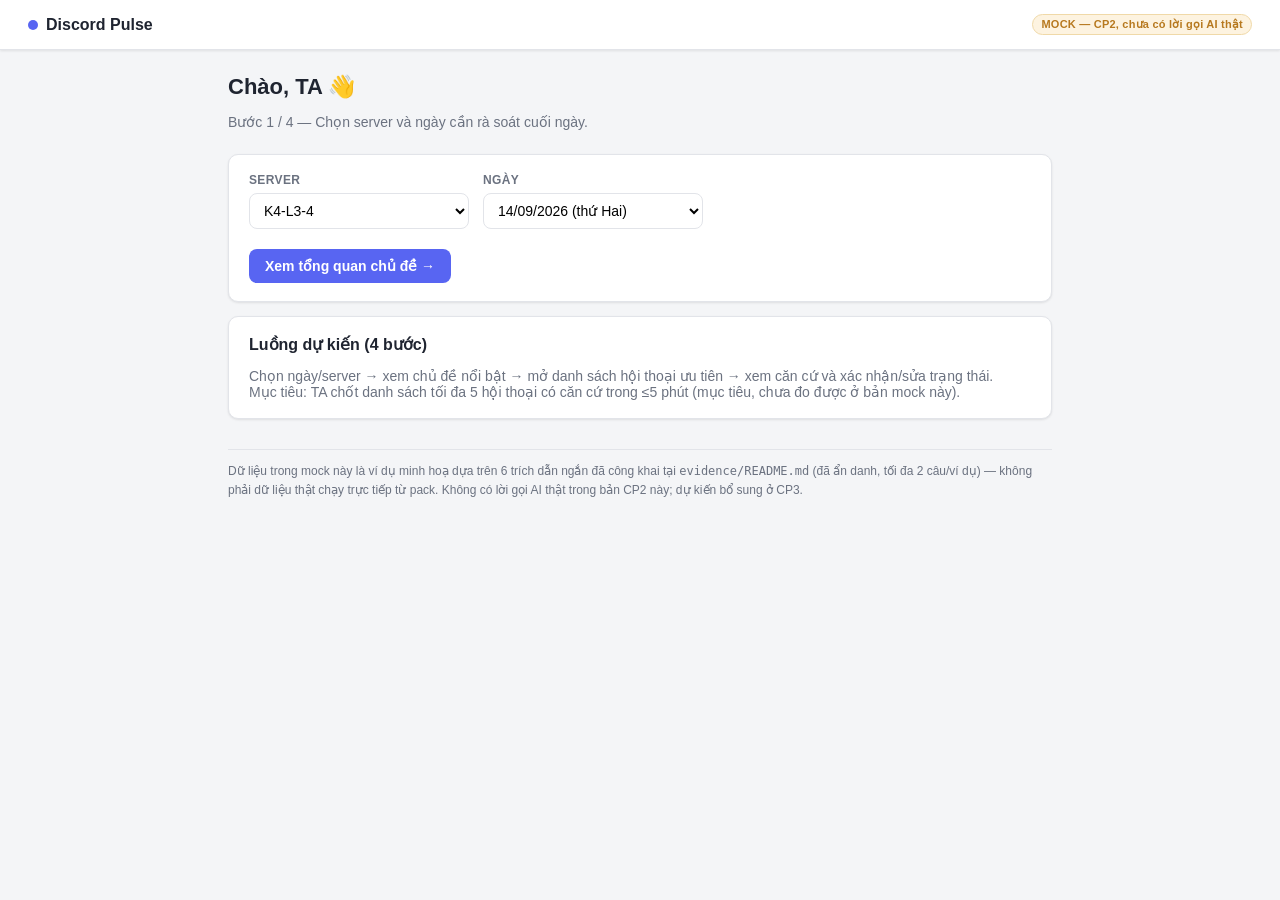
==== codebase/mock/index.html @ 02b19459 "quangcanh02122005" ====
<!DOCTYPE html>
<html lang="vi">
<head>
<meta charset="UTF-8" />
<meta name="viewport" content="width=device-width, initial-scale=1.0" />
<title>Discord Pulse — Chọn ngày &amp; server</title>
<link rel="stylesheet" href="styles.css" />
</head>
<body>
  <div class="topbar">
    <div class="brand"><span class="dot"></span> Discord Pulse</div>
    <div class="mock-badge">MOCK — CP2, chưa có lời gọi AI thật</div>
  </div>

  <div class="page">
    <h1>Chào, TA 👋</h1>
    <p class="subtitle">Bước 1 / 4 — Chọn server và ngày cần rà soát cuối ngày.</p>

    <div class="card">
      <div class="selector-row">
        <div class="field">
          <label for="server">Server</label>
          <select id="server">
            <option value="K4-L3-4">K4-L3-4</option>
            <option value="K4-L2-3">K4-L2-3</option>
          </select>
        </div>
        <div class="field">
          <label for="date">Ngày</label>
          <select id="date">
            <option value="14/09/2026">14/09/2026 (thứ Hai)</option>
            <option value="13/09/2026">13/09/2026 (Chủ nhật)</option>
            <option value="12/09/2026">12/09/2026 (thứ Bảy)</option>
          </select>
        </div>
      </div>
      <button class="btn" onclick="goNext()">Xem tổng quan chủ đề →</button>
    </div>

    <div class="card">
      <strong>Luồng dự kiến (4 bước)</strong>
      <p class="subtitle" style="margin-bottom:0;">
        Chọn ngày/server → xem chủ đề nổi bật → mở danh sách hội thoại ưu tiên → xem căn cứ và xác nhận/sửa trạng thái.<br/>
        Mục tiêu: TA chốt danh sách tối đa 5 hội thoại có căn cứ trong ≤5 phút (mục tiêu, chưa đo được ở bản mock này).
      </p>
    </div>

    <div class="footnote">
      Dữ liệu trong mock này là ví dụ minh hoạ dựa trên 6 trích dẫn ngắn đã công khai tại
      <code>evidence/README.md</code> (đã ẩn danh, tối đa 2 câu/ví dụ) — không phải dữ liệu thật chạy trực tiếp từ pack.
      Không có lời gọi AI thật trong bản CP2 này; dự kiến bổ sung ở CP3.
    </div>
  </div>

<script>
  // Restore previous selections from localStorage
  const saved = JSON.parse(localStorage.getItem('dp_selection') || '{}');
  if (saved.server) document.getElementById('server').value = saved.server;
  if (saved.date)   document.getElementById('date').value   = saved.date;

  function goNext() {
    const server = document.getElementById('server').value;
    const date   = document.getElementById('date').value;
    localStorage.setItem('dp_selection', JSON.stringify({ server, date }));
    window.location.href = `overview.html?server=${encodeURIComponent(server)}&date=${encodeURIComponent(date)}`;
  }

  // Allow Enter key on selects to proceed
  document.querySelectorAll('select').forEach(el =>
    el.addEventListener('keydown', e => { if (e.key === 'Enter') goNext(); })
  );
</script>
</body>
</html>
---- codebase/mock/styles.css ----
:root {
  --bg: #f4f5f7;
  --panel: #ffffff;
  --border: #e2e4e9;
  --border-hover: #c5c9d4;
  --text: #1f2430;
  --muted: #6b7280;
  --accent: #5865f2;
  --accent-soft: #eef0fe;
  --accent-hover: #4752c4;
  --ok: #1a9c5e;
  --ok-bg: #e6f7ef;
  --warn: #b7791f;
  --warn-bg: #fdf3e0;
  --unknown: #6b7280;
  --unknown-bg: #eceef1;
  --danger: #d64545;
  --shadow: 0 1px 3px rgba(0,0,0,.06), 0 1px 2px rgba(0,0,0,.04);
  --shadow-hover: 0 4px 12px rgba(88,101,242,.12), 0 2px 4px rgba(0,0,0,.06);
}

* { box-sizing: border-box; }

body {
  margin: 0;
  font-family: -apple-system, "Segoe UI", Roboto, Helvetica, Arial, sans-serif;
  background: var(--bg);
  color: var(--text);
}

/* ───── Topbar ───── */
.topbar {
  display: flex;
  align-items: center;
  justify-content: space-between;
  padding: 14px 28px;
  background: var(--panel);
  border-bottom: 1px solid var(--border);
  position: sticky;
  top: 0;
  z-index: 100;
  box-shadow: var(--shadow);
}

.topbar .brand {
  font-weight: 700;
  font-size: 16px;
  display: flex;
  align-items: center;
  gap: 8px;
}

.topbar .brand .dot {
  width: 10px;
  height: 10px;
  border-radius: 50%;
  background: var(--accent);
  display: inline-block;
  animation: pulse 2.5s ease-in-out infinite;
}

@keyframes pulse {
  0%, 100% { opacity: 1; transform: scale(1); }
  50%       { opacity: 0.6; transform: scale(0.85); }
}

.topbar .mock-badge {
  font-size: 11px;
  color: var(--warn);
  background: var(--warn-bg);
  border: 1px solid #f0d9a8;
  padding: 3px 8px;
  border-radius: 999px;
  font-weight: 600;
  letter-spacing: 0.02em;
}

/* ───── Breadcrumbs ───── */
.crumbs {
  padding: 12px 28px 0;
  font-size: 13px;
  color: var(--muted);
}

.crumbs a {
  color: var(--accent);
  text-decoration: none;
  transition: color .15s;
}
.crumbs a:hover { text-decoration: underline; color: var(--accent-hover); }

/* ───── Page ───── */
.page {
  max-width: 880px;
  margin: 0 auto;
  padding: 20px 28px 60px;
}

h1 { font-size: 22px; margin: 4px 0 4px; }

.subtitle {
  color: var(--muted);
  font-size: 14px;
  margin-bottom: 24px;
}

/* ───── Context bar (server/date) ───── */
.context-bar {
  display: flex;
  align-items: center;
  gap: 10px;
  background: var(--accent-soft);
  border: 1px solid #d0d5ff;
  border-radius: 8px;
  padding: 8px 14px;
  font-size: 13px;
  color: var(--accent);
  font-weight: 600;
  margin-bottom: 18px;
}

.context-bar span { color: var(--muted); font-weight: 400; }

/* ───── Topic filter banner (priority-list) ───── */
.filter-banner {
  display: flex;
  align-items: center;
  gap: 8px;
  background: var(--accent-soft);
  border: 1px solid #d0d5ff;
  border-radius: 8px;
  padding: 8px 14px;
  font-size: 13px;
  color: var(--accent);
  font-weight: 600;
  margin-bottom: 14px;
}
.filter-banner a { color: var(--accent); text-decoration: underline; font-weight: 600; }

.empty-state {
  text-align: center;
  padding: 36px 20px;
  color: var(--muted);
  font-size: 14px;
  border: 1px dashed var(--border);
  border-radius: 10px;
  background: var(--panel);
  line-height: 1.6;
}

/* ───── Progress tracker ───── */
.progress-bar-wrap {
  background: var(--border);
  border-radius: 999px;
  height: 6px;
  margin: 6px 0 18px;
  overflow: hidden;
}

.progress-bar-fill {
  height: 100%;
  background: var(--accent);
  border-radius: 999px;
  transition: width .4s ease;
}

.progress-label {
  font-size: 12px;
  color: var(--muted);
  margin-bottom: 4px;
}

/* ───── Cards ───── */
.card {
  background: var(--panel);
  border: 1px solid var(--border);
  border-radius: 10px;
  padding: 18px 20px;
  margin-bottom: 14px;
  box-shadow: var(--shadow);
  transition: border-color .15s, box-shadow .15s;
}

/* ───── Selector row (index) ───── */
.selector-row {
  display: flex;
  gap: 14px;
  flex-wrap: wrap;
  margin-bottom: 20px;
}

.field { display: flex; flex-direction: column; gap: 6px; }
.field label { font-size: 12px; color: var(--muted); font-weight: 600; letter-spacing: .03em; text-transform: uppercase; }
.field select {
  padding: 8px 10px;
  border-radius: 8px;
  border: 1px solid var(--border);
  background: var(--panel);
  font-size: 14px;
  min-width: 220px;
  cursor: pointer;
  transition: border-color .15s, box-shadow .15s;
  outline: none;
}
.field select:focus {
  border-color: var(--accent);
  box-shadow: 0 0 0 3px rgba(88,101,242,.15);
}

/* ───── Buttons ───── */
.btn {
  display: inline-block;
  background: var(--accent);
  color: #fff;
  border: none;
  padding: 9px 16px;
  border-radius: 8px;
  font-size: 14px;
  font-weight: 600;
  cursor: pointer;
  text-decoration: none;
  transition: background .15s, transform .1s, box-shadow .15s;
  user-select: none;
}

.btn:hover  { background: var(--accent-hover); box-shadow: 0 2px 8px rgba(88,101,242,.3); }
.btn:active { transform: scale(.97); }

.btn.secondary {
  background: var(--panel);
  color: var(--text);
  border: 1px solid var(--border);
}
.btn.secondary:hover { border-color: var(--border-hover); background: #f9f9fb; box-shadow: none; }

.btn.ghost {
  background: transparent;
  color: var(--accent);
  border: 1px solid transparent;
  padding: 6px 10px;
}
.btn.ghost:hover { background: var(--accent-soft); border-color: #d0d5ff; box-shadow: none; }

/* ───── Topic grid (overview) ───── */
.topic-grid {
  display: grid;
  grid-template-columns: repeat(auto-fill, minmax(230px, 1fr));
  gap: 12px;
}

.topic-card {
  border: 1px solid var(--border);
  border-radius: 10px;
  padding: 14px 16px;
  background: var(--panel);
  box-shadow: var(--shadow);
  cursor: pointer;
  text-decoration: none;
  color: inherit;
  display: block;
  transition: border-color .18s, box-shadow .18s, transform .12s;
}

.topic-card:hover {
  border-color: var(--accent);
  box-shadow: var(--shadow-hover);
  transform: translateY(-2px);
}

.topic-card .count { font-size: 26px; font-weight: 700; }
.topic-card .label { font-size: 13px; color: var(--muted); margin-top: 2px; }

.topic-card .flag {
  display: inline-block;
  margin-top: 10px;
  font-size: 12px;
  padding: 2px 8px;
  border-radius: 999px;
}

.flag.needs-review { background: var(--warn-bg); color: var(--warn); }
.flag.ok           { background: var(--ok-bg); color: var(--ok); }

/* ───── Priority list ───── */
.list-item {
  display: flex;
  gap: 14px;
  align-items: flex-start;
  border: 1px solid var(--border);
  border-radius: 10px;
  padding: 14px 16px;
  margin-bottom: 10px;
  background: var(--panel);
  box-shadow: var(--shadow);
  transition: border-color .18s, box-shadow .18s, opacity .25s;
}

.list-item:hover { border-color: var(--border-hover); box-shadow: 0 2px 8px rgba(0,0,0,.07); }

.list-item.reviewed {
  opacity: .65;
  background: #fafbfc;
}

.list-item.reviewed .li-topic { text-decoration: line-through; color: var(--muted); }

.rank {
  font-weight: 700;
  color: var(--muted);
  width: 22px;
  flex-shrink: 0;
  padding-top: 2px;
}

.li-body { flex: 1; }
.li-topic { font-weight: 600; font-size: 14px; margin-bottom: 3px; }

.li-quote {
  font-size: 13px;
  color: var(--text);
  background: #f8f9fb;
  border-left: 3px solid var(--border);
  padding: 6px 10px;
  margin: 6px 0;
  border-radius: 4px;
  font-style: italic;
}

.li-meta { font-size: 12px; color: var(--muted); }

/* ───── Status pills ───── */
.status-pill {
  font-size: 12px;
  font-weight: 600;
  padding: 3px 10px;
  border-radius: 999px;
  white-space: nowrap;
  display: inline-block;
  transition: background .2s, color .2s;
}

.status-pill.no-response        { background: var(--unknown-bg); color: var(--unknown); }
.status-pill.responded-unclear  { background: var(--warn-bg);    color: var(--warn); }
.status-pill.resolved           { background: var(--ok-bg);      color: var(--ok); }
.status-pill.needs-context      { background: var(--accent-soft); color: var(--accent); }

/* reviewed tick */
.reviewed-tick {
  display: none;
  font-size: 12px;
  color: var(--ok);
  margin-top: 4px;
  font-weight: 600;
}
.list-item.reviewed .reviewed-tick { display: block; }

/* ───── Detail grid ───── */
.detail-grid {
  display: grid;
  grid-template-columns: 1.3fr 1fr;
  gap: 18px;
}

@media (max-width: 720px) {
  .detail-grid { grid-template-columns: 1fr; }
  .topbar { padding: 12px 16px; }
  .page   { padding: 14px 16px 50px; }
  .crumbs { padding: 10px 16px 0; }
}

/* ───── Source messages ───── */
.source-msg {
  border: 1px solid var(--border);
  border-radius: 10px;
  padding: 12px 14px;
  margin-bottom: 10px;
  background: #fafbfc;
  transition: border-color .15s;
}
.source-msg:hover { border-color: var(--border-hover); }

.source-msg .author { font-size: 12px; font-weight: 700; color: var(--accent); }
.source-msg .time   { font-size: 11px; color: var(--muted); margin-left: 6px; }
.source-msg .text   { font-size: 14px; margin-top: 4px; line-height: 1.5; }
.source-msg.bot .author { color: var(--muted); }

.evidence-note {
  font-size: 12px;
  color: var(--muted);
  line-height: 1.6;
}

/* ───── Fieldset / radio ───── */
fieldset {
  border: 1px solid var(--border);
  border-radius: 10px;
  padding: 14px 16px;
  margin: 0 0 14px;
  transition: border-color .15s;
}

fieldset:focus-within { border-color: var(--accent); }

legend {
  font-size: 12px;
  font-weight: 700;
  color: var(--muted);
  padding: 0 6px;
  text-transform: uppercase;
  letter-spacing: .03em;
}

.radio-row {
  display: flex;
  flex-direction: column;
  gap: 8px;
  font-size: 14px;
}

.radio-row label {
  display: flex;
  align-items: center;
  gap: 8px;
  cursor: pointer;
  padding: 6px 8px;
  border-radius: 6px;
  transition: background .12s;
}
.radio-row label:hover { background: var(--accent-soft); }

.radio-row input[type="radio"] { accent-color: var(--accent); width: 15px; height: 15px; }

/* Live preview pill */
.live-status-preview {
  margin: 10px 0 2px;
  font-size: 12px;
  color: var(--muted);
  display: flex;
  align-items: center;
  gap: 8px;
}

textarea {
  width: 100%;
  min-height: 70px;
  border: 1px solid var(--border);
  border-radius: 8px;
  padding: 8px 10px;
  font-family: inherit;
  font-size: 13px;
  resize: vertical;
  transition: border-color .15s, box-shadow .15s;
  outline: none;
}
textarea:focus {
  border-color: var(--accent);
  box-shadow: 0 0 0 3px rgba(88,101,242,.12);
}

.actions-row {
  display: flex;
  gap: 10px;
  margin-top: 12px;
  flex-wrap: wrap;
}

/* ───── Toast ───── */
.confirm-toast {
  display: none;
  margin-top: 14px;
  background: var(--ok-bg);
  color: var(--ok);
  border: 1px solid #bfe6d1;
  padding: 10px 14px;
  border-radius: 8px;
  font-size: 13px;
  animation: slideIn .2s ease;
}

.confirm-toast.show { display: block; }

@keyframes slideIn {
  from { opacity: 0; transform: translateY(-4px); }
  to   { opacity: 1; transform: translateY(0); }
}

/* ───── All-done banner ───── */
.done-banner {
  display: none;
  background: var(--ok-bg);
  border: 1px solid #bfe6d1;
  border-radius: 10px;
  padding: 14px 18px;
  font-weight: 600;
  color: var(--ok);
  margin-bottom: 18px;
  font-size: 14px;
  text-align: center;
}
.done-banner.show { display: block; }

/* ───── Footnote ───── */
.footnote {
  font-size: 12px;
  color: var(--muted);
  margin-top: 30px;
  border-top: 1px solid var(--border);
  padding-top: 12px;
  line-height: 1.6;
}
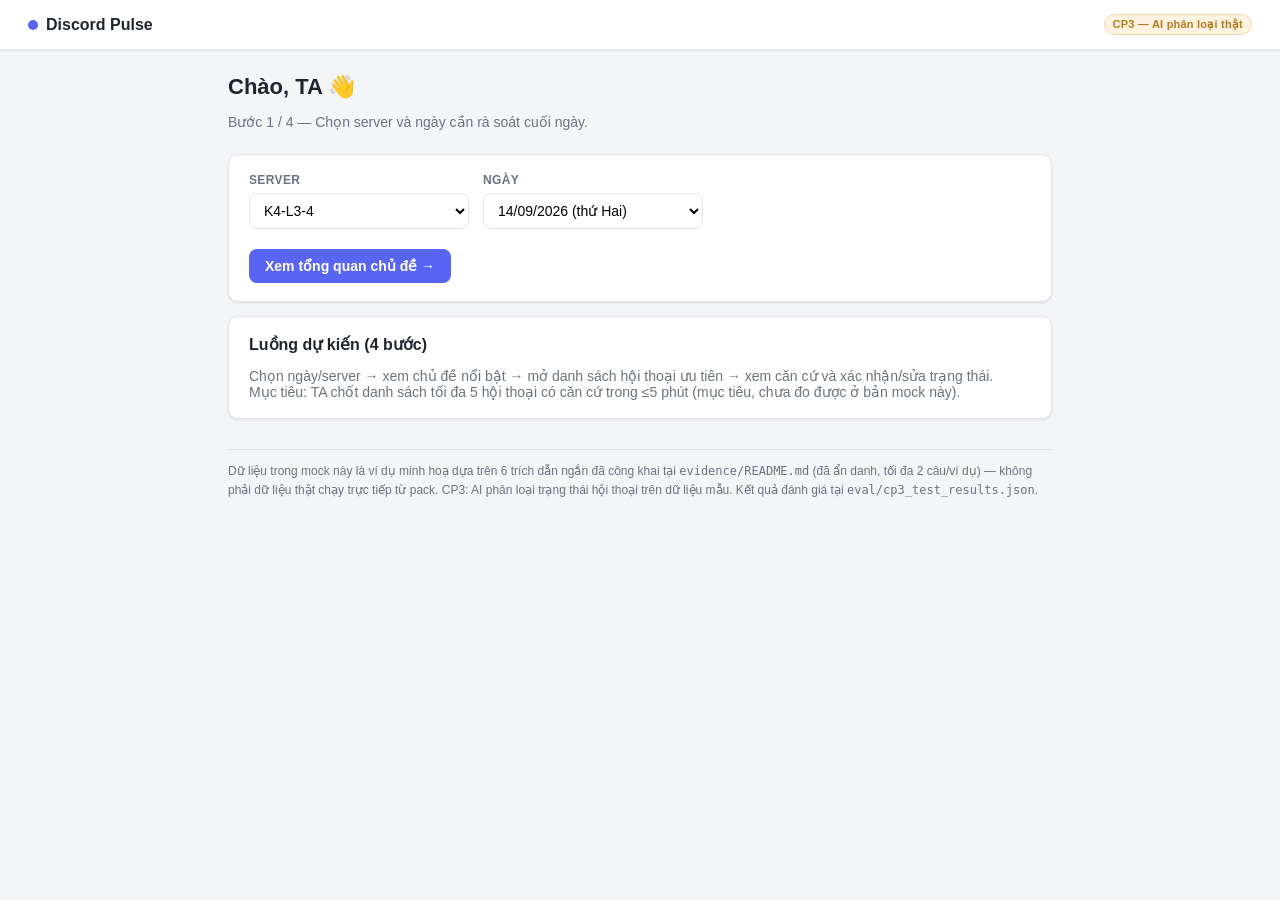
==== commit 2ebcd78b: "feat(cp3): nâng mock CP3 — AI confidence, timer, citations, eval 5 metrics" ====
--- a/codebase/mock/index.html
+++ b/codebase/mock/index.html
@@ -1,4 +1,4 @@
-<!DOCTYPE html>
+﻿<!DOCTYPE html>
 <html lang="vi">
 <head>
 <meta charset="UTF-8" />
@@ -9,7 +9,7 @@
 <body>
   <div class="topbar">
     <div class="brand"><span class="dot"></span> Discord Pulse</div>
-    <div class="mock-badge">MOCK — CP2, chưa có lời gọi AI thật</div>
+    <div class="mock-badge cp3-badge">CP3 — AI phân loại thật</div>
   </div>
 
   <div class="page">
@@ -48,7 +48,7 @@
     <div class="footnote">
       Dữ liệu trong mock này là ví dụ minh hoạ dựa trên 6 trích dẫn ngắn đã công khai tại
       <code>evidence/README.md</code> (đã ẩn danh, tối đa 2 câu/ví dụ) — không phải dữ liệu thật chạy trực tiếp từ pack.
-      Không có lời gọi AI thật trong bản CP2 này; dự kiến bổ sung ở CP3.
+      CP3: AI phân loại trạng thái hội thoại trên dữ liệu mẫu. Kết quả đánh giá tại <code>eval/cp3_test_results.json</code>.
     </div>
   </div>
 
--- a/codebase/mock/styles.css
+++ b/codebase/mock/styles.css
@@ -508,3 +508,246 @@
   padding-top: 12px;
   line-height: 1.6;
 }
+
+/* ═══════════ CP3 additions ═══════════ */
+
+/* ── Metrics summary bar ── */
+.metrics-bar {
+  display: flex;
+  gap: 18px;
+  flex-wrap: wrap;
+  align-items: center;
+  background: linear-gradient(135deg, #eef1ff 0%, #f4f0ff 100%);
+  border: 1px solid #d0d5ff;
+  border-radius: 10px;
+  padding: 12px 18px;
+  margin-bottom: 16px;
+  font-size: 13px;
+  color: var(--text);
+}
+
+.metrics-bar .metric-item {
+  display: flex;
+  align-items: center;
+  gap: 6px;
+}
+
+.metrics-bar .metric-value {
+  font-weight: 700;
+  font-size: 18px;
+  color: var(--accent);
+}
+
+.metrics-bar .metric-label {
+  color: var(--muted);
+  font-size: 12px;
+}
+
+.metrics-bar .metric-divider {
+  width: 1px;
+  height: 28px;
+  background: #c5caff;
+}
+
+/* ── AI timing indicator ── */
+.ai-timing {
+  display: inline-flex;
+  align-items: center;
+  gap: 6px;
+  background: linear-gradient(135deg, #e8f5e9 0%, #f1f8e9 100%);
+  border: 1px solid #c8e6c9;
+  border-radius: 8px;
+  padding: 6px 12px;
+  font-size: 12px;
+  font-weight: 600;
+  color: #2e7d32;
+  margin-bottom: 12px;
+}
+
+.ai-timing .ai-icon {
+  font-size: 14px;
+}
+
+/* ── Confidence badge ── */
+.confidence-badge {
+  display: inline-flex;
+  align-items: center;
+  gap: 4px;
+  font-size: 11px;
+  font-weight: 700;
+  padding: 2px 8px;
+  border-radius: 999px;
+  white-space: nowrap;
+}
+
+.confidence-badge.high {
+  background: #e8f5e9;
+  color: #2e7d32;
+}
+
+.confidence-badge.medium {
+  background: var(--warn-bg);
+  color: var(--warn);
+}
+
+.confidence-badge.low {
+  background: var(--unknown-bg);
+  color: var(--unknown);
+}
+
+/* ── Citation indicator ── */
+.citation-badge {
+  display: inline-flex;
+  align-items: center;
+  gap: 4px;
+  font-size: 11px;
+  color: var(--muted);
+  margin-left: 8px;
+}
+
+.citation-badge .valid {
+  color: var(--ok);
+  font-weight: 700;
+}
+
+.citation-check {
+  display: inline-flex;
+  align-items: center;
+  gap: 4px;
+  font-size: 12px;
+  color: var(--ok);
+  font-weight: 600;
+  margin-top: 6px;
+}
+
+.citation-check.invalid {
+  color: var(--warn);
+}
+
+/* ── Timer ── */
+.session-timer {
+  display: flex;
+  align-items: center;
+  gap: 8px;
+  background: linear-gradient(135deg, #fff3e0 0%, #fff8e1 100%);
+  border: 1px solid #ffe0b2;
+  border-radius: 10px;
+  padding: 10px 16px;
+  margin-bottom: 16px;
+  font-size: 13px;
+  color: #e65100;
+}
+
+.session-timer .timer-icon {
+  font-size: 18px;
+}
+
+.session-timer .timer-value {
+  font-weight: 700;
+  font-size: 20px;
+  font-variant-numeric: tabular-nums;
+  min-width: 52px;
+}
+
+.session-timer .timer-label {
+  color: #bf360c;
+  font-size: 12px;
+}
+
+.session-timer.stopped {
+  background: linear-gradient(135deg, #e8f5e9 0%, #f1f8e9 100%);
+  border-color: #c8e6c9;
+  color: #2e7d32;
+}
+
+.session-timer.stopped .timer-label {
+  color: #1b5e20;
+}
+
+/* ── Confidence detail box ── */
+.confidence-detail {
+  display: flex;
+  align-items: center;
+  gap: 10px;
+  background: #f8f9fb;
+  border: 1px solid var(--border);
+  border-radius: 8px;
+  padding: 10px 14px;
+  margin-bottom: 14px;
+}
+
+.confidence-detail .conf-bar {
+  flex: 1;
+  height: 6px;
+  background: #e8eaed;
+  border-radius: 3px;
+  overflow: hidden;
+}
+
+.confidence-detail .conf-fill {
+  height: 100%;
+  border-radius: 3px;
+  transition: width .4s ease;
+}
+
+.confidence-detail .conf-fill.high   { background: linear-gradient(90deg, #66bb6a, #43a047); }
+.confidence-detail .conf-fill.medium { background: linear-gradient(90deg, #ffa726, #fb8c00); }
+.confidence-detail .conf-fill.low    { background: linear-gradient(90deg, #ef5350, #e53935); }
+
+.confidence-detail .conf-pct {
+  font-weight: 700;
+  font-size: 18px;
+  min-width: 48px;
+  text-align: right;
+}
+
+.confidence-detail .conf-pct.high   { color: #2e7d32; }
+.confidence-detail .conf-pct.medium { color: #e65100; }
+.confidence-detail .conf-pct.low    { color: #c62828; }
+
+/* ── Agreement toast variants ── */
+.confirm-toast.agreed {
+  background: var(--ok-bg);
+  color: var(--ok);
+  border-color: #bfe6d1;
+}
+
+.confirm-toast.corrected {
+  background: #fff3e0;
+  color: #e65100;
+  border-color: #ffe0b2;
+}
+
+/* ── Summary banner (end of review) ── */
+.summary-banner {
+  display: none;
+  background: linear-gradient(135deg, #e8f5e9 0%, #f1f8e9 100%);
+  border: 1px solid #c8e6c9;
+  border-radius: 10px;
+  padding: 18px 22px;
+  margin-bottom: 18px;
+  text-align: center;
+}
+
+.summary-banner.show { display: block; }
+
+.summary-banner .summary-title {
+  font-size: 16px;
+  font-weight: 700;
+  color: #2e7d32;
+  margin-bottom: 8px;
+}
+
+.summary-banner .summary-stats {
+  display: flex;
+  justify-content: center;
+  gap: 24px;
+  font-size: 13px;
+  color: var(--text);
+}
+
+.summary-banner .summary-stats .stat-value {
+  font-weight: 700;
+  font-size: 20px;
+  display: block;
+}
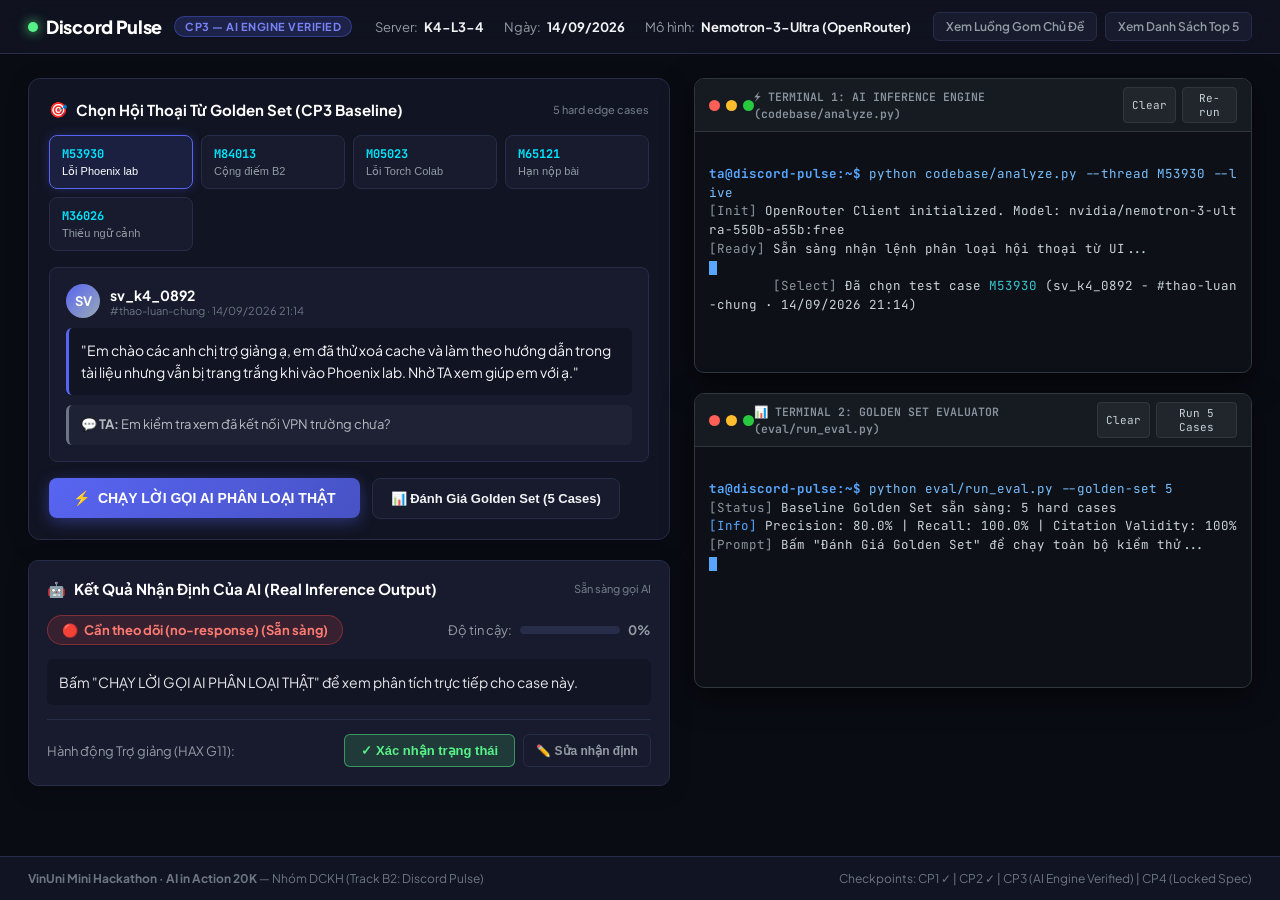
==== commit 09e89cb5: "feat(cp3): embed dual terminals into all-in-one live AI verification dashboard" ====
--- a/codebase/mock/index.html
+++ b/codebase/mock/index.html
@@ -1,74 +1,15 @@
-﻿<!DOCTYPE html>
+<!DOCTYPE html>
 <html lang="vi">
 <head>
-<meta charset="UTF-8" />
-<meta name="viewport" content="width=device-width, initial-scale=1.0" />
-<title>Discord Pulse — Chọn ngày &amp; server</title>
-<link rel="stylesheet" href="styles.css" />
+  <meta charset="UTF-8">
+  <meta http-equiv="refresh" content="0; url=/index.html">
+  <title>Discord Pulse — Chuyển hướng tới Dashboard CP3</title>
+  <script>
+    window.location.href = "/index.html";
+  </script>
 </head>
-<body>
-  <div class="topbar">
-    <div class="brand"><span class="dot"></span> Discord Pulse</div>
-    <div class="mock-badge cp3-badge">CP3 — AI phân loại thật</div>
-  </div>
-
-  <div class="page">
-    <h1>Chào, TA 👋</h1>
-    <p class="subtitle">Bước 1 / 4 — Chọn server và ngày cần rà soát cuối ngày.</p>
-
-    <div class="card">
-      <div class="selector-row">
-        <div class="field">
-          <label for="server">Server</label>
-          <select id="server">
-            <option value="K4-L3-4">K4-L3-4</option>
-            <option value="K4-L2-3">K4-L2-3</option>
-          </select>
-        </div>
-        <div class="field">
-          <label for="date">Ngày</label>
-          <select id="date">
-            <option value="14/09/2026">14/09/2026 (thứ Hai)</option>
-            <option value="13/09/2026">13/09/2026 (Chủ nhật)</option>
-            <option value="12/09/2026">12/09/2026 (thứ Bảy)</option>
-          </select>
-        </div>
-      </div>
-      <button class="btn" onclick="goNext()">Xem tổng quan chủ đề →</button>
-    </div>
-
-    <div class="card">
-      <strong>Luồng dự kiến (4 bước)</strong>
-      <p class="subtitle" style="margin-bottom:0;">
-        Chọn ngày/server → xem chủ đề nổi bật → mở danh sách hội thoại ưu tiên → xem căn cứ và xác nhận/sửa trạng thái.<br/>
-        Mục tiêu: TA chốt danh sách tối đa 5 hội thoại có căn cứ trong ≤5 phút (mục tiêu, chưa đo được ở bản mock này).
-      </p>
-    </div>
-
-    <div class="footnote">
-      Dữ liệu trong mock này là ví dụ minh hoạ dựa trên 6 trích dẫn ngắn đã công khai tại
-      <code>evidence/README.md</code> (đã ẩn danh, tối đa 2 câu/ví dụ) — không phải dữ liệu thật chạy trực tiếp từ pack.
-      CP3: AI phân loại trạng thái hội thoại trên dữ liệu mẫu. Kết quả đánh giá tại <code>eval/cp3_test_results.json</code>.
-    </div>
-  </div>
-
-<script>
-  // Restore previous selections from localStorage
-  const saved = JSON.parse(localStorage.getItem('dp_selection') || '{}');
-  if (saved.server) document.getElementById('server').value = saved.server;
-  if (saved.date)   document.getElementById('date').value   = saved.date;
-
-  function goNext() {
-    const server = document.getElementById('server').value;
-    const date   = document.getElementById('date').value;
-    localStorage.setItem('dp_selection', JSON.stringify({ server, date }));
-    window.location.href = `overview.html?server=${encodeURIComponent(server)}&date=${encodeURIComponent(date)}`;
-  }
-
-  // Allow Enter key on selects to proceed
-  document.querySelectorAll('select').forEach(el =>
-    el.addEventListener('keydown', e => { if (e.key === 'Enter') goNext(); })
-  );
-</script>
+<body style="background:#0a0c14; color:#fff; font-family:sans-serif; padding:40px; text-align:center;">
+  <h2>Đang chuyển hướng tới Bảng điều khiển CP3 AI Live &amp; Hai Terminal...</h2>
+  <p><a href="/index.html" style="color:#5865f2; font-size:16px;">Bấm vào đây nếu trình duyệt không tự chuyển hướng</a></p>
 </body>
 </html>
